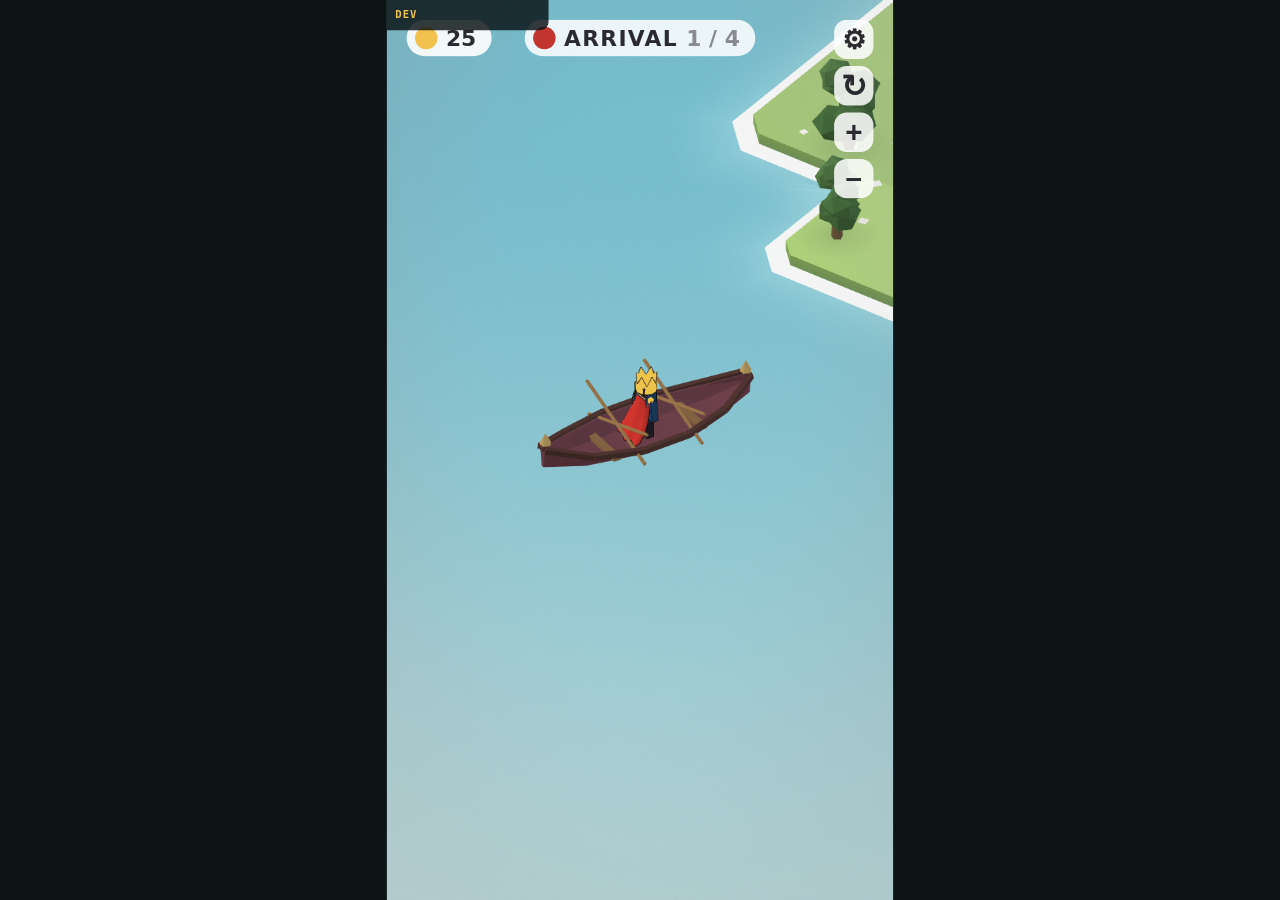
==== index.html @ 54523636 "cleanup" ====
<!DOCTYPE html>
<html lang="en">
<head>
<meta charset="utf-8">
<meta name="viewport" content="width=device-width, initial-scale=1, viewport-fit=cover, user-scalable=no">
<title>Hero TD -- P5</title>

<!-- Vendored, not from a CDN. A game loop should not have a network dependency,
     and this pins the exact three.js the art was authored against (r128). -->
<script type="importmap">
{ "imports": { "three": "./vendor/three.module.js" } }
</script>
<script>
  // Set before the first paint; module boot builds the full scene before the HUD
  // exists, which is too late to correct an initially untransformed stage.
  document.documentElement.style.setProperty('--stage-scale',
    Math.min(window.innerWidth / 720, window.innerHeight / 1280));
</script>

<style>
  :root { --ink:#162228; --paper:#e7eeef; --gold:#f2c14e; --red:#c2352f; }
  * { box-sizing: border-box; }
  html, body {
    margin: 0; height: 100%; background: #0e1416;
    font-family: system-ui, -apple-system, "Segoe UI", sans-serif;
    overflow: hidden; -webkit-user-select: none; user-select: none;
  }

  /* TDD 14: target format is portrait 720x1280. The stage is that size and is
     scaled to fit, so desktop development and a real phone frame the same. */
  #stage {
    position: absolute; top: 50%; left: 50%;
    width: 720px; height: 1280px; transform-origin: center center;
    transform: translate(-50%, -50%) scale(var(--stage-scale, 1));
    background: #6eb4c4; overflow: hidden;
  }
  #viewport { position: absolute; inset: 0; }

  #loading {
    position: absolute; inset: 0; z-index: 20;
    display: grid; place-items: center;
    background: #172a31; color: #f6f7f3; pointer-events: auto;
    transition: opacity .32s ease, visibility .32s step-end;
  }
  #loading.ready { opacity: 0; visibility: hidden; pointer-events: none; }
  #loading-mark { width: min(520px, 76vw); display: flex; flex-direction: column; align-items: center; gap: 22px; }
  #loading-emblem { width: 86px; height: 86px; border: 6px solid var(--gold); border-radius: 50%; display: grid; place-items: center; }
  #loading-emblem::before { content: ''; width: 34px; height: 34px; border: 6px solid var(--gold); border-top-color: transparent; border-radius: 50%; animation: loading-spin .9s linear infinite; }
  #loading-title { font-size: 30px; font-weight: 900; letter-spacing: .12em; text-align: center; }
  #loading-sub { font-size: 18px; font-weight: 800; letter-spacing: .1em; color: rgba(246,247,243,.72); text-align: center; }
  #loading-track { width: 100%; height: 18px; border: 3px solid rgba(246,247,243,.7); border-radius: 999px; overflow: hidden; background: rgba(0,0,0,.24); }
  #loading-progress { width: 12%; height: 100%; border-radius: inherit; background: var(--gold); animation: loading-progress 1.3s ease-in-out infinite; }
  #loading-status { font-size: 16px; font-weight: 800; letter-spacing: .08em; color: rgba(246,247,243,.66); }
  @keyframes loading-spin { to { transform: rotate(360deg); } }
  @keyframes loading-progress { 0% { width: 8%; transform: translateX(0); } 50% { width: 42%; transform: translateX(105%); } 100% { width: 8%; transform: translateX(1150%); } }

  .hud { position: absolute; pointer-events: none; }
  .hud button { pointer-events: auto; }

  /* ---- top ---- */
  #top-left { top: 28px; left: 28px; display: flex; flex-direction: column; gap: 10px; }
  /* The phase pill and the gold pill are deliberately built to the same
     numbers -- 34px type, a 32px disc, matching gap and padding -- so the two
     read as one family of readout sitting along the top edge rather than as two
     unrelated widgets that happen to share a corner. Change one, change both. */
  .badge {
    display: flex; align-items: center; gap: 12px;
    background: rgba(255,255,255,.86); border-radius: 999px; padding: 10px 22px 10px 12px;
  }
  .badge .dot { width: 32px; height: 32px; border-radius: 50%; background: var(--red); }
  /* line-height:1 on both, matching #gold-value. Without it the badge inherits
     `normal` and stands 12px taller than the gold pill on identical padding and
     type -- which is the sort of mismatch that reads as sloppy without being
     obvious enough to diagnose by eye. */
  .badge .label { font-size: 31px; line-height: 1; font-weight: 800; letter-spacing: .06em; color: #2a2a30; }
  .badge .sub { font-size: 31px; line-height: 1; font-weight: 700; color: #8a8a92; }
  /* The phase and wave readout is centred on the SCREEN, not inside a
     left-anchored column, so it needs a full-width row of its own to centre in.
     Spanning the width is safe: .hud is pointer-events:none and only its
     buttons take input back, so this cannot swallow clicks meant for the
     controls it now stretches across. */
  #top-centre {
    top: 28px; left: 0; right: 0;
    display: flex; justify-content: center;
  }
  #top-centre .badge .label,
  #top-centre .badge .sub { text-align: center; }
  #gold {
    position: absolute; top: 0; left: 0;
    display: inline-flex; align-items: center; gap: 12px; align-self: flex-start;
    background: rgba(255,255,255,.9); border-radius: 999px; padding: 10px 22px 10px 12px;
  }
  #gold .coin { width: 32px; height: 32px; border-radius: 50%; background: var(--gold); }
  #gold-value { font-size: 31px; font-weight: 900; line-height: 1; color: #2a2a30; }

  #top-right { top: 28px; right: 28px; display: flex; flex-direction: column; gap: 10px; }
  .round {
    width: 56px; height: 56px; border: 0; border-radius: 18px;
    background: rgba(255,255,255,.86); color: #2a2a30;
    font-size: 44px; font-weight: 700; cursor: pointer; display: grid; place-items: center;
  }
  .round#btn-options { font-size: 38px; }
  .round#btn-zoom-in, .round#btn-zoom-out { font-size: 42px; }
  .round:hover { background: #fff; }
  .round.on { background: var(--gold); }

  /* ---- bottom ---- */
  #bottom {
    /* Keep the controls visible without the large translucent build-mode panel. */
    left: 0; right: 0; bottom: 0; padding: 0 28px 30px; min-height: 210px;
    background: transparent;
    display: flex; flex-direction: column; justify-content: flex-end;
  }
  .bottom-panel-pop {
    transform-origin: center bottom;
    animation: bottom-panel-pop .34s cubic-bezier(.2,1.35,.42,1);
  }
  @keyframes bottom-panel-pop {
    from { opacity: 0; transform: translateY(34px) scale(.78); }
    62% { opacity: 1; transform: translateY(-5px) scale(1.045); }
    to { opacity: 1; transform: translateY(0) scale(1); }
  }

  #build-panel { display: flex; gap: 14px; align-items: stretch; }
  .tower-button {
    flex: 1; display: flex; flex-direction: column; gap: 8px; align-items: center;
    background: #fff; border: 5px solid #000;
    border-radius: 22px; padding: 12px 8px; cursor: pointer; color: #000;
    font-family: inherit;
  }
  .tower-button:hover { background: #fff; }
  .tower-button.on {
    background: var(--gold); color: #000; border-color: #000;
    transform: translateY(3px);
    box-shadow: inset 0 5px 0 rgba(0,0,0,.14), 0 0 0 4px rgba(242,193,78,.3);
  }
  .tower-button.poor { opacity: .4; }
  /* The build-bar glyphs echo the silhouette grammar of TDD 5: the archer is a
     tower on legs, the barricade is a low slab. */
  .tower-button .glyph { width: 68px; height: 68px; }
  .tower-button .glyph-barricade { height: 32px !important; margin-top: 24px; }
  .glyph-archer { border: 4px solid #000; border-radius: 50%; }
  /* A keep: a solid block under three merlons. Two of the merlons are cast with
     box-shadow off the first, so the whole silhouette is one element. */
  .glyph-castle {
    position: relative; width: 44px; height: 30px;
    border: 5px solid #000; border-top: 0; border-radius: 0 0 4px 4px;
  }
  .glyph-castle::before {
    content: ''; position: absolute; left: -5px; top: -14px; width: 12px; height: 14px;
    background: #000;
    box-shadow: 17px 0 0 #000, 34px 0 0 #000;
  }
  .glyph-barricade { border: 7px solid #000; border-radius: 8px; height: 32px !important; margin-top: 24px; }
  .tower-button .name { font-size: 20px; font-weight: 900; letter-spacing: .03em; color: #000; }
  .tower-button .cost { font-size: 18px; font-weight: 900; opacity: 1; color: #000; }

  #btn-ready {
    flex: 0 0 190px; border: 5px solid #000; border-radius: 22px; cursor: pointer;
    background: #fff; color: #000; font-family: inherit;
    font-size: 24px; font-weight: 900; letter-spacing: .1em;
  }
  #btn-ready:hover { background: #fff; }

  /* ---- incoming wave (the build-phase telegraph) ----
     One badge per enemy type per landing. The triangle rides the rim and points
     at the shore that boat will come from -- and it is re-aimed every frame
     against the live camera yaw, because a compass that does not turn with the
     view is worse than no compass. */
  /* Anchored to the whole stage, not to a strip: each badge is placed on the
     screen EDGE in the direction its boat comes from, so the frame itself
     becomes the compass. Positions are written in stage pixels every frame. */
  /* ---- the placement confirm (TDD 16) ----
     A tap puts a ghost on the ground; this pops in above it, and pressing it is
     what actually spends the gold. The gap between choosing a spot and paying
     for it is the whole point -- on a phone the tap that picks the tile is also
     the tap most likely to be wrong, and there is no hover to check it with
     first. Anchored in the world rather than parked on the bottom bar so that
     what you are confirming is never in doubt. */
  #place-confirm { left: 0; top: 0; }
  #btn-confirm-place {
    position: absolute; left: -38px; top: -38px; width: 76px; height: 76px;
    border: 0; border-radius: 999px; padding: 0; cursor: pointer;
    background: var(--gold); box-shadow: 0 6px 18px rgba(8,16,19,.45);
    display: grid; place-items: center;
  }
  /* Drawn, not typed: a glyph would land differently on every device font. */
  #btn-confirm-place::before {
    content: ''; width: 27px; height: 15px; margin-top: -7px;
    border-left: 7px solid #22160a; border-bottom: 7px solid #22160a;
    border-radius: 2px; transform: rotate(-45deg);
  }
  #btn-confirm-place.pop { animation: confirm-pop .24s cubic-bezier(.2,1.5,.45,1); }
  #place-confirm-label {
    position: absolute; left: 50%; top: 42px; transform: translateX(-50%);
    min-width: 150px; padding: 7px 12px; border-radius: 999px;
    background: rgba(18,28,33,.92); border: 2px solid rgba(242,193,78,.9);
    color: #f6f7f3; text-align: center; white-space: nowrap;
    font-size: 19px; font-weight: 800; letter-spacing: .04em;
    text-shadow: 0 2px 6px rgba(0,0,0,.65);
  }
  @keyframes confirm-pop {
    from { transform: scale(.3); opacity: 0; }
    60%  { transform: scale(1.12); opacity: 1; }
    to   { transform: scale(1); opacity: 1; }
  }

  /* ---- placement rejection ----
     An invalid spot pops a short reason over the tile: enough to say WHY, brief
     enough to never sit on the screen. Anchored over the footprint like the
     confirm checkmark; the pill is centred on the tile and floats just above it. */
  #place-denied {
    left: 0; top: 0; display: grid; place-items: center;
    transform: translate(-50%, -100%); opacity: 0; z-index: 9;
  }
  #place-denied .pill {
    padding: 7px 16px; border-radius: 999px; white-space: nowrap;
    background: rgba(24,10,12,.92); border: 2px solid rgba(235,96,84,.92);
    color: #ffe9e7; text-align: center;
    font-size: 19px; font-weight: 900; letter-spacing: .06em;
    text-shadow: 0 2px 6px rgba(0,0,0,.7);
  }
  #place-denied.pop { animation: denied-pop 1.15s ease-out forwards; }
  @keyframes denied-pop {
    0%   { opacity: 0; transform: translate(-50%, -100%) translateY(9px) scale(.7); }
    14%  { opacity: 1; transform: translate(-50%, -100%) translateY(0) scale(1.06); }
    64%  { opacity: 1; transform: translate(-50%, -100%) translateY(0) scale(1); }
    100% { opacity: 0; transform: translate(-50%, -100%) translateY(-3px) scale(1); }
  }

  #wave-preview { inset: 0; }
  #wave-start-title {
    position: absolute; left: 0; right: 0; top: 30%;
    text-align: center; pointer-events: none; z-index: 8;
    color: #fff; font-size: 56px; font-weight: 1000; letter-spacing: .12em;
    text-shadow: 4px 4px 0 #000, -2px -2px 0 #000, 2px -2px 0 #000, -2px 2px 0 #000;
    opacity: 0; transform: translateY(-22px);
  }
  #wave-start-title.show { animation: wave-start-title 3.35s ease both; }
  @keyframes wave-start-title {
    0% { opacity: 0; transform: translateY(-22px); }
    12% { opacity: 1; transform: translateY(0); }
    75% { opacity: 1; transform: translateY(0); }
    100% { opacity: 0; transform: translateY(22px); }
  }
  #wave-preview .label {
    position: absolute; left: 0; right: 0; top: 150px; text-align: center;
    font-size: 18px; font-weight: 900; letter-spacing: .18em;
    color: rgba(231,238,239,.62);
    text-shadow: 0 2px 10px rgba(8,16,19,.9);
  }
  .threat { position: absolute; width: 80px; height: 80px; animation: threat-bounce-in .5s cubic-bezier(.2,1.45,.4,1) both; }
  @keyframes threat-bounce-in {
    from { opacity: 0; transform: scale(.35) translateY(-20px); }
    65% { opacity: 1; transform: scale(1.12) translateY(4px); }
    to { opacity: 1; transform: scale(1) translateY(0); }
  }
  /* Fills the badge, so rotating it swings the triangle around the centre. */
  .threat-arrow { position: absolute; inset: 0; transform: rotate(0deg); }
  .threat-arrow::before {
    content: ''; position: absolute; left: 50%; top: -4px;
    margin-left: -9px; width: 0; height: 0;
    border-left: 9px solid transparent; border-right: 9px solid transparent;
    border-bottom: 13px solid var(--gold);
  }
  .threat-body {
    position: absolute; inset: 7px; border-radius: 50%;
    background: rgba(18,28,33,.88); border: 2px solid rgba(242,193,78,.8);
    display: flex; align-items: center; justify-content: center; gap: 6px;
    color: #e7eeef; box-shadow: 0 3px 14px rgba(8,16,19,.55);
  }
  .threat-count { font-size: 24px; font-weight: 800; letter-spacing: -.02em; }
  /* The enemy glyphs echo the silhouette grammar of TDD 15: the grunt is the
     baseline dot, the archer is the same dot hollowed out, and the brute is
     bigger and squarer. Shape and size, never colour -- enemies are near-black
     by the hue rule and cannot be told apart by hue here either. */
  .eicon { width: 26px; height: 26px; flex: none; }
  .eicon-grunt { border-radius: 50%; background: #e7eeef; }
  .eicon-archer { border-radius: 50%; border: 6px solid #e7eeef; }
  .eicon-brute { width: 34px; height: 34px; border-radius: 8px; background: #e7eeef; }

  /* TDD 7: the upgrade panel. Replaces the build bar while a placed tower is
     selected, rather than sitting beside it -- the bottom third is the only
     thumb-reachable space there is, and two panels competing for it is how a
     phone UI stops being usable. */
  /* ---- the tower menu (TDD 7) ----
     A RADIAL ON THE BUILDING, not a panel at the bottom of the screen. The
     bottom strip is thumb-reachable, which is why the build bar lives there --
     but a tower menu has a subject, and putting it on the subject means the
     player never has to look away from the thing to read its options, or work
     out which of six towers the panel is talking about.

     Three seats, fixed: the two upgrades up-left and up-right, sell below. Fixed
     rather than distributed around the circle, so the same choice is always in
     the same place and the gesture becomes muscle memory. A tower with one
     upgrade leaves the second seat empty rather than re-centring the first. */
  #tower-radial { left: 0; top: 0; display: none; }
  #tower-radial .radial-ring {
    position: absolute; left: -84px; top: -84px; width: 168px; height: 168px;
    border-radius: 50%; border: 3px solid rgba(255,255,255,.20);
    background: rgba(18,28,33,.34);
  }
  .radial-btn {
    position: absolute; width: 74px; height: 74px; margin: -37px 0 0 -37px;
    border: 3px solid rgba(255,255,255,.30); border-radius: 50%;
    background: rgba(24,36,42,.94); color: #e7eeef; cursor: pointer;
    font-family: inherit; display: grid; place-items: center; gap: 1px;
    padding: 0; line-height: 1;
  }
  .radial-btn:hover { background: rgba(38,56,64,.97); border-color: rgba(255,255,255,.5); }
  .radial-btn.poor { opacity: .45; }
  /* TDD 5: WIDER means more projectiles, TALLER means more range and HP. The
     menu says which, so the silhouette grammar is taught rather than guessed. */
  .radial-btn .rb-shape { font-size: 15px; font-weight: 900; letter-spacing: .12em; color: var(--gold); }
  .radial-btn .rb-cost { font-size: 19px; font-weight: 900; }
  .radial-btn.radial-sell { border-color: rgba(214,73,66,.75); background: rgba(74,26,24,.94); }
  .radial-btn.radial-sell:hover { background: rgba(104,34,31,.97); }
  .radial-btn.radial-sell .rb-cost { color: var(--gold); }

  /* Seats. The two upgrades sit at +/-40 degrees above the horizontal and the
     sell button straight down, on an 88px radius. */
  #radial-opt-a { left: -67px; top: -57px; }
  #radial-opt-b { left:  67px; top: -57px; }
  #radial-sell  { left:   0px; top:  88px; }

  /* Opening pops; closing SHRINKS AWAY and only then is display:none applied,
     so a dismissed menu stops costing layout and paint entirely rather than
     lingering as an invisible-but-live subtree. */
  #tower-radial.opening { animation: radial-in .18s cubic-bezier(.2,1.5,.45,1); }
  #tower-radial.closing { animation: radial-out .14s ease-in forwards; }
  @keyframes radial-in {
    from { transform: scale(.35); opacity: 0; }
    to   { transform: scale(1);   opacity: 1; }
  }
  @keyframes radial-out {
    from { transform: scale(1);   opacity: 1; }
    to   { transform: scale(.30); opacity: 0; }
  }

  #castle-prompt {
    display: none; flex-direction: column; gap: 6px; align-items: center;
    background: transparent; border: 0; border-radius: 0; padding: 18px 20px;
  }
  #castle-prompt .title {
    font-size: 28.5px; font-weight: 900; letter-spacing: .08em; color: var(--gold);
    text-shadow: 3px 3px 0 #000, -2px -2px 0 #000, 2px -2px 0 #000, -2px 2px 0 #000;
  }
  #castle-prompt .sub { font-size: 18px; font-weight: 800; color: rgba(231,238,239,.8); }

  /* Siting the castle is ARMED, never automatic (TDD 4). Until this is pressed
     a tap means what it means everywhere else -- move the king -- so the very
     first thing a player does is walk around and look at the island. Once armed,
     the shared circular cancel control is the only bottom-bar action. */
  #btn-castle-mode {
    margin-top: 10px; width: 104px; height: 104px; border-radius: 999px;
    border: 5px solid #000; background: #fff;
    color: #000; cursor: pointer; display: grid; place-items: center;
    font-family: inherit;
  }
  #btn-castle-mode:hover { background: #fff; }
  #btn-castle-mode.on {
    background: var(--gold); border-color: #000; color: #000;
    transform: translateY(3px);
    box-shadow: inset 0 6px 0 rgba(0,0,0,.14), 0 0 0 5px rgba(242,193,78,.3);
  }

  #place-cancel-panel { display: none; justify-content: center; align-items: center; }
  #btn-cancel-place {
    position: relative; width: 104px; height: 104px; border-radius: 999px;
    border: 5px solid #000; background: #fff; cursor: pointer;
    box-shadow: 0 8px 22px rgba(8,16,19,.38);
  }
  #btn-cancel-place::before, #btn-cancel-place::after {
    content: ''; position: absolute; left: 23px; top: 45px;
    width: 48px; height: 7px; border-radius: 4px; background: #000;
  }
  #btn-cancel-place::before { transform: rotate(45deg); }
  #btn-cancel-place::after { transform: rotate(-45deg); }
  #btn-cancel-place:active { transform: translateY(3px); background: var(--gold); }

  /* ---- options ----
     Opening it PAUSES. The pause button it replaced was the only way to stop
     the game, and TDD 14 is explicit that mobile players get interrupted, so
     the pause had to survive the button being taken away. */
  #options-panel {
    position: absolute; inset: 0; display: none; place-items: center;
    background: rgba(12,20,23,.78); pointer-events: auto;
  }
  #options-card {
    width: 460px; background: #1b282e; border-radius: 26px; padding: 34px 36px 30px;
    display: flex; flex-direction: column; gap: 22px;
    box-shadow: 0 18px 60px rgba(0,0,0,.5);
  }
  #options-card h2 {
    margin: 0; font-size: 22px; font-weight: 800; letter-spacing: .16em;
    color: var(--gold); text-align: center;
  }
  .opt-row { display: flex; flex-direction: column; gap: 10px; }
  .opt-row .head { display: flex; justify-content: space-between; align-items: baseline; }
  .opt-row .name {
    font-size: 15px; font-weight: 700; letter-spacing: .08em; color: #e7eeef;
  }
  .opt-row .value { font-size: 15px; font-weight: 700; color: rgba(231,238,239,.6); }
  .opt-row input[type=range] {
    width: 100%; height: 30px; accent-color: var(--gold); cursor: pointer;
  }
  #btn-close-options {
    border: 0; border-radius: 18px; padding: 15px; cursor: pointer;
    background: var(--gold); color: #1a1206;
    font-family: inherit; font-size: 16px; font-weight: 800; letter-spacing: .1em;
  }

  /* ---- game over ---- */
  #over-panel {
    position: absolute; inset: 0; display: none; flex-direction: column;
    align-items: center; justify-content: center; gap: 18px;
    background: rgba(12,20,23,.82); pointer-events: auto;
  }
  #over-title { font-size: 42px; font-weight: 900; letter-spacing: .08em; color: #f6f7f3; }
  #over-panel button {
    width: 300px; padding: 16px; border: 0; border-radius: 18px; cursor: pointer;
    font-family: inherit; font-size: 16px; font-weight: 700; letter-spacing: .06em;
  }
  #btn-restart-wave { background: var(--gold); color: #1a1206; }
  #btn-next-level { background: var(--gold); color: #1a1206; }
  #btn-restart-level { background: rgba(255,255,255,.12); color: #e7eeef; }
  /* The level name sits under the phase badge, tighter than a phase chip. */
  #level-badge { padding: 5px 16px 5px 16px; align-self: flex-start; }
  #level-badge .label { font-size: 15px; letter-spacing: .04em; }

  /* ---- dev overlay ---- */
  #dev {
    position: absolute; top: 0; left: 0; min-width: 230px;
    font: 15px/1.5 ui-monospace, Menlo, Consolas, monospace;
    color: #cfe3e8; background: rgba(8,16,19,.82);
    padding: 10px 12px; border-bottom-right-radius: 12px; pointer-events: auto;
  }
  #dev.hidden > *:not(#dev-toggle) { display: none; }
  #dev-toggle { background: none; border: 0; color: var(--gold); cursor: pointer;
    font: inherit; font-weight: 700; padding: 0; letter-spacing: .1em; }
  #dev-stats { margin: 8px 0; white-space: pre; }
  #dev .row { display: flex; align-items: center; gap: 8px; margin: 3px 0; }
  #dev .row span { width: 60px; color: #8fa9b0; }
  #dev input[type=range] { flex: 1; height: 14px; }
  #dev .toggles { display: flex; gap: 6px; margin-top: 8px; }
  #dev .toggles button { font: inherit; cursor: pointer; padding: 4px 8px; border-radius: 6px;
    border: 1px solid rgba(207,227,232,.28); background: transparent; color: #cfe3e8; }
  #dev .toggles button.on { background: var(--gold); color: #1a1206; border-color: var(--gold); }

  #fatal { position: absolute; inset: 0; z-index: 30; display: none; place-items: center;
    background: #160f10; color: #ffb4ac; padding: 40px;
    font: 13px/1.6 ui-monospace, Menlo, Consolas, monospace; white-space: pre-wrap; }
</style>
</head>
<body>

<div id="stage">
  <div id="viewport"></div>

  <div id="loading" role="status" aria-live="polite">
    <div id="loading-mark">
      <div id="loading-emblem" aria-hidden="true"></div>
      <div id="loading-title">KING'S LANDING</div>
      <div id="loading-sub">PREPARING THE ISLAND</div>
      <div id="loading-track" role="progressbar" aria-label="Loading game">
        <div id="loading-progress"></div>
      </div>
      <div id="loading-status">LOADING...</div>
    </div>
  </div>

  <div class="hud" id="top-centre">
    <div class="badge">
      <div class="dot"></div>
      <div class="label" id="phase-label">BUILD</div>
      <div class="sub" id="phase-sub">1 / 6</div>
    </div>
  </div>

  <div class="hud" id="top-left">
    <div id="gold"><div class="coin"></div><div id="gold-value">0</div></div>
  </div>

  <div class="hud" id="top-right">
    <button class="round" id="btn-options" title="Options">&#9881;</button>
    <button class="round" id="btn-rotate" title="Rotate">&#8635;</button>
    <button class="round" id="btn-zoom-in" title="Zoom in">+</button>
    <button class="round" id="btn-zoom-out" title="Zoom out">&#8211;</button>
  </div>

  <div class="hud" id="wave-preview"></div>
  <div id="wave-start-title" aria-live="polite"></div>

  <!-- Anchored to the structure, positioned every frame from hud.js. Scaling
       happens on this element, so the seats scale with it as one piece. -->
  <div class="hud" id="tower-radial">
    <div class="radial-ring"></div>
    <button class="radial-btn" id="radial-opt-a"></button>
    <button class="radial-btn" id="radial-opt-b"></button>
    <button class="radial-btn radial-sell" id="radial-sell"></button>
  </div>

  <div class="hud" id="place-confirm" style="display:none">
    <button id="btn-confirm-place" aria-label="Confirm placement"></button>
    <div id="place-confirm-label"></div>
  </div>

  <div class="hud" id="place-denied" role="status" aria-live="polite">
    <div class="pill" id="place-denied-text"></div>
  </div>

  <div class="hud" id="bottom">
    <div id="build-panel">
      <button class="tower-button" data-build="archer">
        <div class="glyph glyph-archer"></div>
        <div class="name">Archer Tower</div>
        <div class="cost">15 gold</div>
      </button>
      <button class="tower-button" data-build="barricade">
        <div class="glyph glyph-barricade"></div>
        <div class="name">Barricade</div>
        <div class="cost">10 gold</div>
      </button>
      <button id="btn-ready">READY</button>
    </div>


    <div id="place-cancel-panel">
      <button id="btn-cancel-place" aria-label="Cancel building placement"></button>
    </div>

    <div id="castle-prompt">
      <div class="title">PLACE YOUR CASTLE</div>
      <div class="sub" id="castle-hint">Choose the castle button, then pick a flat 2&times;2 site.</div>
      <button id="btn-castle-mode" aria-label="Place the castle">
        <div class="glyph-castle"></div>
      </button>
    </div>
  </div>

  <div id="options-panel">
    <div id="options-card">
      <h2>OPTIONS</h2>
      <div class="opt-row">
        <div class="head">
          <span class="name">SOUND</span>
          <span class="value" id="volume-value">100%</span>
        </div>
        <input type="range" id="opt-volume" min="0" max="100" step="1" value="100">
      </div>
      <button id="btn-close-options">RESUME</button>
    </div>
  </div>

  <div id="over-panel">
    <div id="over-title">THE ISLAND FELL</div>
    <button id="btn-next-level">NEXT ISLAND</button>
    <button id="btn-restart-wave">RESTART WAVE</button>
    <button id="btn-restart-level">RESTART LEVEL</button>
  </div>

  <div id="dev" class="hidden">
    <button id="dev-toggle">DEV</button>
    <div id="dev-stats">booting</div>
    <div class="row"><span>sat</span><input type="range" id="g-sat" min="0.6" max="1.6" step="0.02"></div>
    <div class="row"><span>contrast</span><input type="range" id="g-con" min="0.85" max="1.35" step="0.01"></div>
    <div class="row"><span>vignette</span><input type="range" id="g-vig" min="0" max="1" step="0.05"></div>
    <div class="toggles"><button id="t-grid">grid</button></div>
  </div>

  <div id="fatal"></div>
</div>

<script type="module">
  import { boot } from './src/main.js';
  boot().catch(error => {
    const box = document.getElementById('fatal');
    box.style.display = 'grid';
    box.textContent = (error && error.stack) || String(error);
    console.error(error);
  });
</script>
</body>
</html>
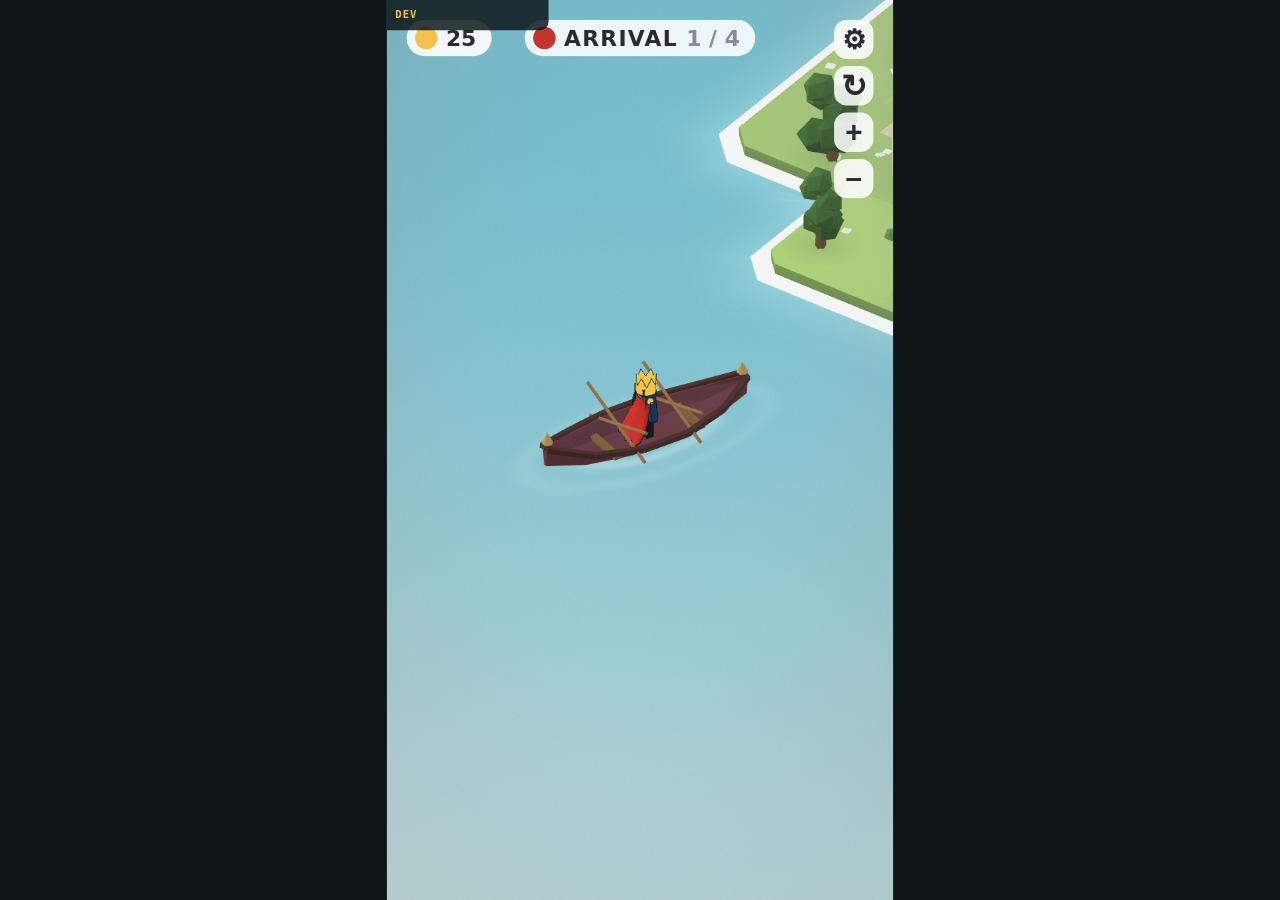
==== commit 12dba65e: "render updates" ====
--- a/index.html
+++ b/index.html
@@ -294,6 +294,16 @@
      rather than distributed around the circle, so the same choice is always in
      the same place and the gesture becomes muscle memory. A tower with one
      upgrade leaves the second seat empty rather than re-centring the first. */
+  #guide-click-here {
+    display: none; position: absolute; z-index: 9;
+    transform: translate(-50%, -100%);
+    padding: 8px 16px; border-radius: 999px;
+    background: #000; color: #fff; white-space: nowrap;
+    font-size: 21px; font-weight: 900; letter-spacing: .08em;
+    box-shadow: 0 4px 12px rgba(0,0,0,.35);
+    pointer-events: none;
+  }
+
   #tower-radial { left: 0; top: 0; display: none; }
   #tower-radial .radial-ring {
     position: absolute; left: -84px; top: -84px; width: 168px; height: 168px;
@@ -342,10 +352,10 @@
     background: transparent; border: 0; border-radius: 0; padding: 18px 20px;
   }
   #castle-prompt .title {
-    font-size: 28.5px; font-weight: 900; letter-spacing: .08em; color: var(--gold);
+    font-size: 30.5px; font-weight: 900; letter-spacing: .08em; color: var(--gold);
     text-shadow: 3px 3px 0 #000, -2px -2px 0 #000, 2px -2px 0 #000, -2px 2px 0 #000;
   }
-  #castle-prompt .sub { font-size: 18px; font-weight: 800; color: rgba(231,238,239,.8); }
+  #castle-prompt .sub { font-size: 22px; font-weight: 800; color: #000; }
 
   /* Siting the castle is ARMED, never automatic (TDD 4). Until this is pressed
      a tap means what it means everywhere else -- move the king -- so the very
@@ -356,8 +366,27 @@
     border: 5px solid #000; background: #fff;
     color: #000; cursor: pointer; display: grid; place-items: center;
     font-family: inherit;
+    animation: castle-button-attention 3s ease-in-out infinite;
   }
   #btn-castle-mode:hover { background: #fff; }
+  @keyframes castle-button-attention {
+    0%, 60%, 100% {
+      transform: translateY(0) scale(1);
+      box-shadow: 0 0 0 0 rgba(242,193,78,0);
+    }
+    68% {
+      transform: translateY(-12px) scale(1.12);
+      box-shadow: 0 0 0 14px rgba(242,193,78,.38);
+    }
+    78% {
+      transform: translateY(3px) scale(.97);
+      box-shadow: 0 0 0 7px rgba(242,193,78,.22);
+    }
+    88% {
+      transform: translateY(-4px) scale(1.04);
+      box-shadow: 0 0 0 3px rgba(242,193,78,.10);
+    }
+  }
   #btn-castle-mode.on {
     background: var(--gold); border-color: #000; color: #000;
     transform: translateY(3px);
@@ -493,6 +522,8 @@
 
   <!-- Anchored to the structure, positioned every frame from hud.js. Scaling
        happens on this element, so the seats scale with it as one piece. -->
+  <div class="hud" id="guide-click-here">CLICK HERE</div>
+
   <div class="hud" id="tower-radial">
     <div class="radial-ring"></div>
     <button class="radial-btn" id="radial-opt-a"></button>
@@ -531,7 +562,7 @@
 
     <div id="castle-prompt">
       <div class="title">PLACE YOUR CASTLE</div>
-      <div class="sub" id="castle-hint">Choose the castle button, then pick a flat 2&times;2 site.</div>
+      <div class="sub" id="castle-hint">Castles require a flat 2&times;2 area</div>
       <button id="btn-castle-mode" aria-label="Place the castle">
         <div class="glyph-castle"></div>
       </button>
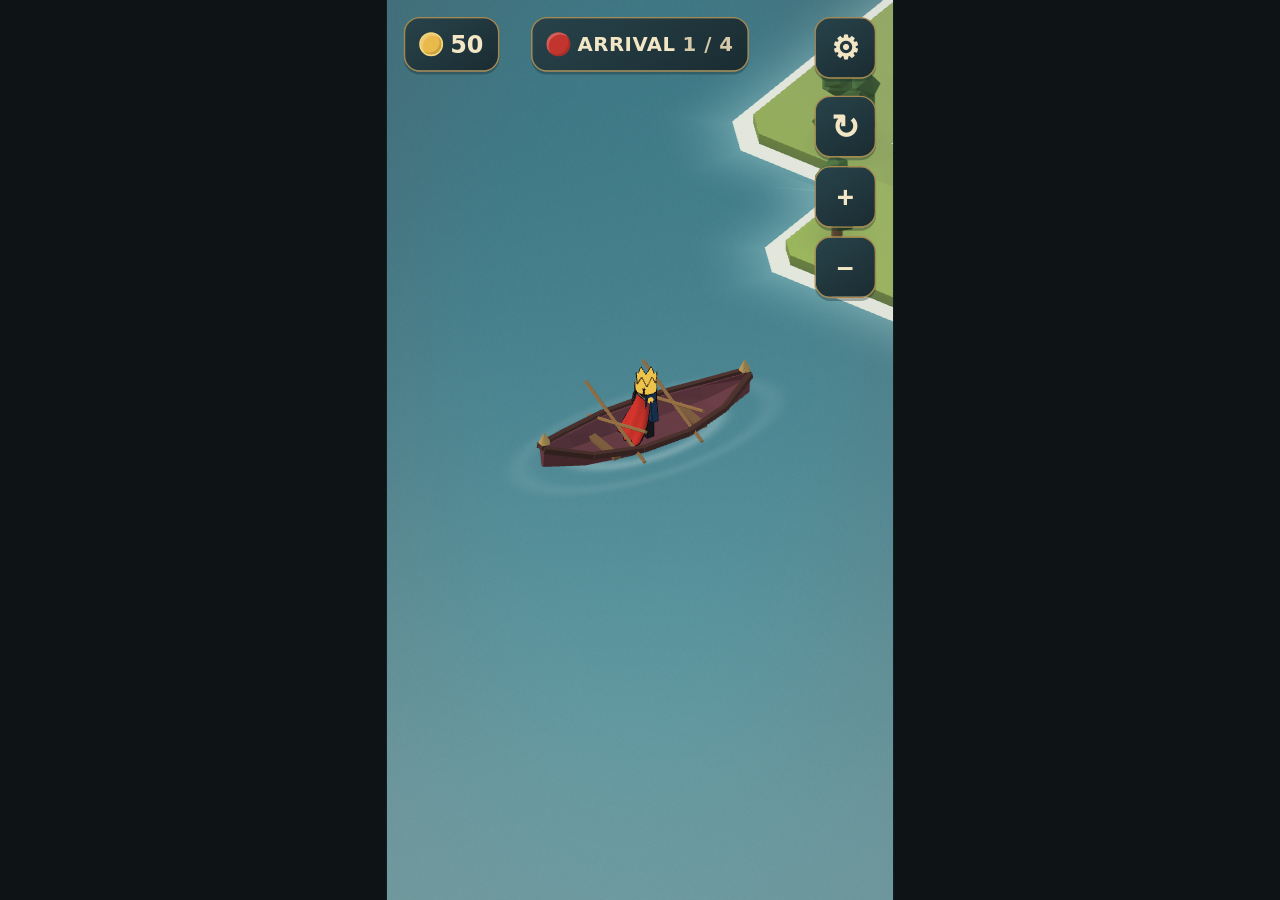
==== commit d329b6ff: "visual ui tuneup" ====
--- a/index.html
+++ b/index.html
@@ -479,7 +479,8 @@
   #fatal { position: absolute; inset: 0; z-index: 30; display: none; place-items: center;
     background: #160f10; color: #ffb4ac; padding: 40px;
     font: 13px/1.6 ui-monospace, Menlo, Consolas, monospace; white-space: pre-wrap; }
-</style>
+</style>
+<link rel="stylesheet" href="./src/ui/theme.css">
 </head>
 <body>
 
@@ -542,13 +543,13 @@
 
   <div class="hud" id="bottom">
     <div id="build-panel">
-      <button class="tower-button" data-build="archer">
-        <div class="glyph glyph-archer"></div>
+      <button class="tower-button" data-build="archer" aria-pressed="false">
+        <img class="build-icon" src="./src/ui/archer.svg" alt="" width="100" height="104">
         <div class="name">Archer Tower</div>
         <div class="cost">15 gold</div>
       </button>
-      <button class="tower-button" data-build="barricade">
-        <div class="glyph glyph-barricade"></div>
+      <button class="tower-button" data-build="barricade" aria-pressed="false">
+        <img class="build-icon" src="./src/ui/barricade.svg" alt="" width="100" height="104">
         <div class="name">Barricade</div>
         <div class="cost">10 gold</div>
       </button>
--- a/src/ui/theme.css
+++ b/src/ui/theme.css
@@ -0,0 +1,87 @@
+/* Concept-inspired HUD. Static CSS and small SVGs; no blur or filter passes.
+   Dimensions are in the game's existing 720 x 1280 stage coordinates. */
+:root {
+  --ink: #1b3036; --paper: #f3e6c5; --gold: #dfb45f;
+  --panel: #20373e; --edge: #a68750; --muted: #c4c2ae;
+}
+button { -webkit-tap-highlight-color: transparent; touch-action: manipulation; }
+button:focus-visible { outline: 4px solid var(--paper); outline-offset: 5px; }
+#stage { background: #376c79; }
+#top-left, #top-centre, #top-right { top: var(--hud-top, 24px); }
+#top-left { left: 24px; }
+#top-right { right: 24px; gap: 12px; }
+.badge, #gold, .round {
+  background: linear-gradient(145deg, #28434a, #1a2c32);
+  border: 2px solid var(--edge); color: var(--paper);
+  box-shadow: 0 4px 0 #14272b55; border-radius: 23px;
+}
+.badge, #gold { height: 78px; padding: 14px 20px; gap: 10px; }
+#gold { min-width: 136px; }
+#gold-value { color: var(--paper); font-size: 34px; font-variant-numeric: tabular-nums; }
+#gold .coin, .badge .dot {
+  width: 34px; height: 34px; flex: none;
+  box-shadow: inset 3px 3px 0 #ffffff35, inset -3px -3px 0 #00000022;
+}
+#gold .coin { background: #e9b94b; border: 2px solid #f6d982; }
+.badge .label, .badge .sub { color: var(--paper); font-size: 28px; letter-spacing: .025em; }
+.badge .sub { color: #d6c9aa; font-variant-numeric: tabular-nums; }
+.round { width: 88px; height: 88px; font-size: 48px; }
+.round#btn-options { font-size: 46px; margin-bottom: 12px; }
+.round:hover { background: #314e55; }
+.round.on { background: var(--gold); color: var(--ink); }
+#bottom { padding: 0 18px var(--hud-bottom, 24px); }
+#build-panel {
+  padding: 12px; gap: 12px; border: 2px solid var(--edge); border-radius: 27px;
+  background: #1a2f35; box-shadow: 0 5px 0 #14272b55;
+}
+.tower-button {
+  min-width: 0; min-height: 202px; justify-content: center; gap: 7px;
+  padding: 12px 6px; border: 2px solid #536568; border-radius: 20px;
+  background: linear-gradient(155deg, #2b454c, #20343a); color: var(--paper);
+  box-shadow: inset 0 2px 0 #ffffff0d;
+}
+.tower-button:hover { background: #304b51; }
+.tower-button.on {
+  background: #3b5050; border-color: #f1cd7d; color: var(--paper);
+  transform: translateY(-3px); box-shadow: inset 0 0 0 2px #dfb45f66;
+}
+.tower-button.poor { opacity: .65; }
+.tower-button.poor .cost { color: #e9a89a; }
+.tower-button .build-icon { width: 100px; height: 104px; flex: none; }
+.tower-button .name { color: var(--paper); font-size: 23px; font-weight: 750; letter-spacing: 0; }
+.tower-button .cost { color: #e3c685; font-size: 22px; font-weight: 650; }
+.tower-button .cost::before {
+  content: ''; display: inline-block; width: 15px; height: 15px;
+  margin-right: 7px; border-radius: 50%; border: 2px solid #f4d882; background: #d9a844;
+}
+#btn-ready {
+  flex: 0 0 188px; display: flex; flex-direction: column; align-items: center;
+  justify-content: center; gap: 29px; border: 2px solid #f2d28d; border-radius: 20px;
+  background: linear-gradient(145deg, #e5bd70, #c89b4b); color: #2d3029;
+  box-shadow: inset 0 0 0 4px #f7df9b33; font-size: 27px; letter-spacing: .09em;
+}
+#btn-ready::before {
+  content: ''; width: 48px; height: 25px; border-left: 10px solid currentColor;
+  border-bottom: 10px solid currentColor; transform: rotate(-45deg); margin: 10px 0;
+}
+#btn-ready:hover { background: #edc77c; }
+#btn-ready:active, .round:active { transform: translateY(2px); }
+.threat-body { background: #20373e; color: var(--paper); border-color: var(--gold); box-shadow: 0 3px 0 #16292d55; }
+.radial-btn { width: 88px; height: 88px; margin: -44px 0 0 -44px; border: 2px solid var(--edge); background: var(--panel); color: var(--paper); }
+#castle-prompt { background: #20373e; border: 2px solid var(--edge); border-radius: 26px; padding: 18px; }
+#castle-prompt .title { color: var(--paper); text-shadow: none; font-size: 28px; }
+#castle-prompt .sub { color: var(--muted); font-weight: 600; }
+#btn-castle-mode { animation: none; border: 2px solid #f2d28d; background: var(--gold); }
+#btn-castle-mode:hover { background: #edc77c; }
+#btn-cancel-place { background: var(--panel); border: 2px solid var(--edge); box-shadow: 0 4px 0 #14272b55; }
+#btn-cancel-place::before, #btn-cancel-place::after { background: var(--paper); }
+#options-card { border: 2px solid var(--edge); background: var(--panel); box-shadow: 0 8px 0 #14272b55; }
+#options-card h2 { font-size: 28px; }
+.opt-row .name, .opt-row .value { font-size: 24px; color: var(--paper); }
+.opt-row input[type=range] { height: 64px; }
+#btn-close-options, #over-panel button { min-height: 88px; font-size: 24px; }
+#dev { display: none; }
+#dev.enabled { display: block; }
+@media (prefers-reduced-motion: reduce) {
+  #stage *, #stage *::before, #stage *::after { animation: none !important; transition: none !important; }
+}
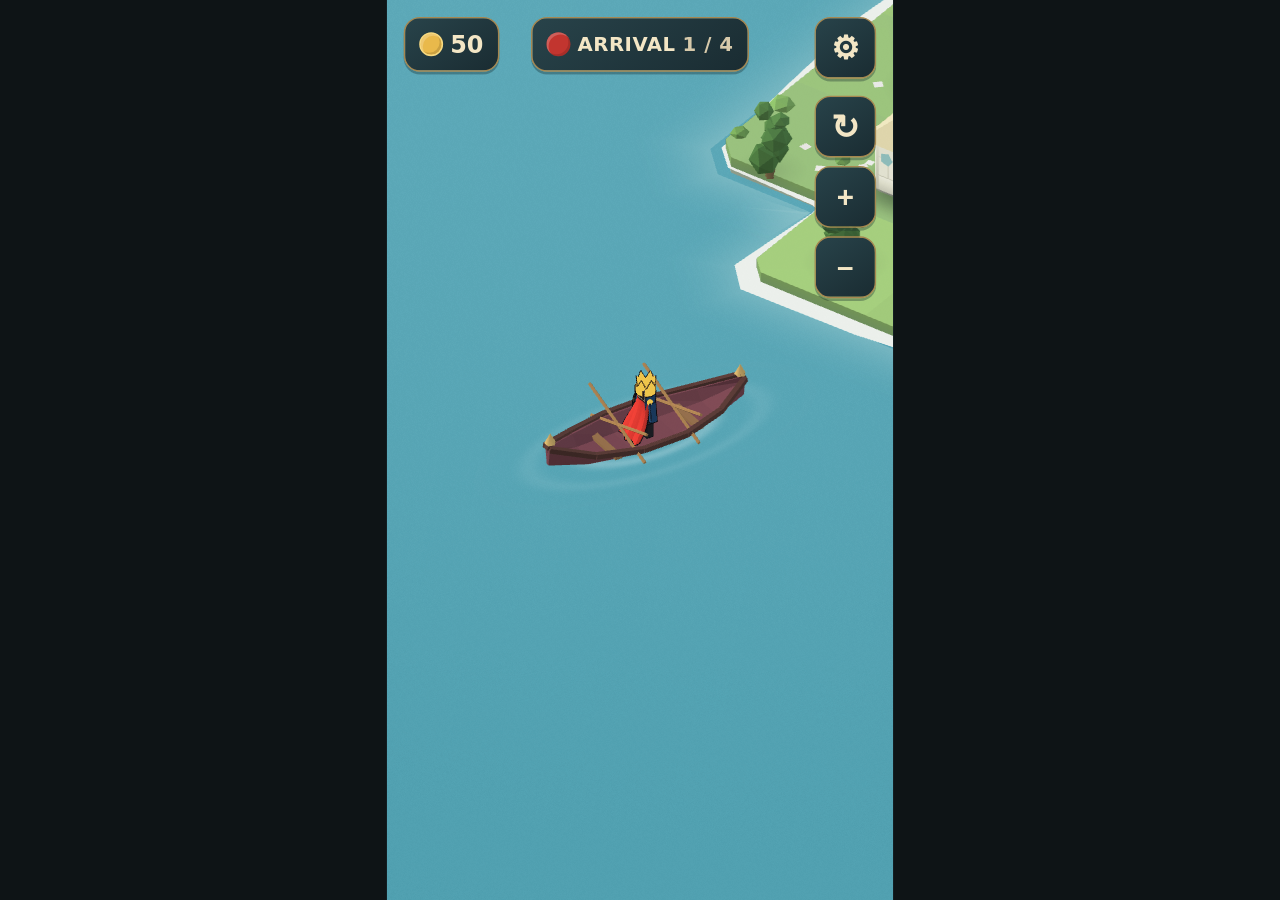
==== commit 48ea6bc8: "buncha updates" ====
--- a/index.html
+++ b/index.html
@@ -140,17 +140,6 @@
   .tower-button .glyph { width: 68px; height: 68px; }
   .tower-button .glyph-barricade { height: 32px !important; margin-top: 24px; }
   .glyph-archer { border: 4px solid #000; border-radius: 50%; }
-  /* A keep: a solid block under three merlons. Two of the merlons are cast with
-     box-shadow off the first, so the whole silhouette is one element. */
-  .glyph-castle {
-    position: relative; width: 44px; height: 30px;
-    border: 5px solid #000; border-top: 0; border-radius: 0 0 4px 4px;
-  }
-  .glyph-castle::before {
-    content: ''; position: absolute; left: -5px; top: -14px; width: 12px; height: 14px;
-    background: #000;
-    box-shadow: 17px 0 0 #000, 34px 0 0 #000;
-  }
   .glyph-barricade { border: 7px solid #000; border-radius: 8px; height: 32px !important; margin-top: 24px; }
   .tower-button .name { font-size: 20px; font-weight: 900; letter-spacing: .03em; color: #000; }
   .tower-button .cost { font-size: 18px; font-weight: 900; opacity: 1; color: #000; }
@@ -361,36 +350,39 @@
      a tap means what it means everywhere else -- move the king -- so the very
      first thing a player does is walk around and look at the island. Once armed,
      the shared circular cancel control is the only bottom-bar action. */
+  /* Carries .tower-button, so the card itself -- frame, name type, and the armed
+     .on state -- is the build bar's, not a second copy of it. Only what a lone
+     centred button needs differs: it has no cost line to make room for, so it
+     overrides the bar's 190px min-height and sits flatter. */
   #btn-castle-mode {
-    margin-top: 10px; width: 104px; height: 104px; border-radius: 999px;
-    border: 5px solid #000; background: #fff;
-    color: #000; cursor: pointer; display: grid; place-items: center;
-    font-family: inherit;
-    animation: castle-button-attention 3s ease-in-out infinite;
-  }
-  #btn-castle-mode:hover { background: #fff; }
-  @keyframes castle-button-attention {
-    0%, 60%, 100% {
-      transform: translateY(0) scale(1);
-      box-shadow: 0 0 0 0 rgba(242,193,78,0);
-    }
-    68% {
-      transform: translateY(-12px) scale(1.12);
-      box-shadow: 0 0 0 14px rgba(242,193,78,.38);
-    }
-    78% {
-      transform: translateY(3px) scale(.97);
-      box-shadow: 0 0 0 7px rgba(242,193,78,.22);
-    }
-    88% {
-      transform: translateY(-4px) scale(1.04);
-      box-shadow: 0 0 0 3px rgba(242,193,78,.10);
-    }
-  }
-  #btn-castle-mode.on {
-    background: var(--gold); border-color: #000; color: #000;
-    transform: translateY(3px);
-    box-shadow: inset 0 6px 0 rgba(0,0,0,.14), 0 0 0 5px rgba(242,193,78,.3);
+    margin-top: 10px; width: 232px; min-height: 150px;
+    cursor: pointer; font-family: inherit;
+    /* Anchors the shine below, and clips it to the card's own radius. */
+    position: relative; overflow: hidden;
+  }
+  /* An occasional shine: ONE bar, flat white at a single alpha, slanted and
+     crossing the card before resting. A flat fill rather than a gradient is
+     what keeps it a single bar and keeps both edges hard -- no blur, no ramp,
+     no second band. It passes OVER the icon and label, which is the point. */
+  #btn-castle-mode::after {
+    content: ''; position: absolute; pointer-events: none;
+    top: -40%; bottom: -40%; left: 0; width: 115px;
+    background: rgba(255,255,255,.20);
+    animation: castle-shine 5s linear infinite;
+  }
+  /* The sweep occupies the first quarter of the cycle and the bar sits parked
+     off the left edge for the rest, which is what makes it intermittent rather
+     than a constant crawl. The snap back happens while the bar is outside the
+     card and clipped, so it is never seen. The travel has to clear the bar's
+     ROTATED footprint (115 wide over a 292 tall box at 24deg spans ~224px), not
+     just its width, or an edge of it parks in view. */
+  @keyframes castle-shine {
+    0%            { transform: translateX(-185px) rotate(24deg); }
+    23%           { transform: translateX(300px) rotate(24deg); }
+    23.001%, 100% { transform: translateX(-185px) rotate(24deg); }
+  }
+  @media (prefers-reduced-motion: reduce) {
+    #btn-castle-mode::after { animation: none; opacity: 0; }
   }
 
   #place-cancel-panel { display: none; justify-content: center; align-items: center; }
@@ -564,8 +556,9 @@
     <div id="castle-prompt">
       <div class="title">PLACE YOUR CASTLE</div>
       <div class="sub" id="castle-hint">Castles require a flat 2&times;2 area</div>
-      <button id="btn-castle-mode" aria-label="Place the castle">
-        <div class="glyph-castle"></div>
+      <button id="btn-castle-mode" class="tower-button" aria-label="Place the castle">
+        <img class="build-icon" src="./src/ui/castle.svg" alt="" width="100" height="104">
+        <div class="name">Castle</div>
       </button>
     </div>
   </div>
--- a/src/ui/theme.css
+++ b/src/ui/theme.css
@@ -31,11 +31,11 @@
 .round.on { background: var(--gold); color: var(--ink); }
 #bottom { padding: 0 18px var(--hud-bottom, 24px); }
 #build-panel {
-  padding: 12px; gap: 12px; border: 2px solid var(--edge); border-radius: 27px;
+  padding: 10px; gap: 12px; border: 2px solid var(--edge); border-radius: 27px;
   background: #1a2f35; box-shadow: 0 5px 0 #14272b55;
 }
 .tower-button {
-  min-width: 0; min-height: 202px; justify-content: center; gap: 7px;
+  min-width: 0; min-height: 190px; justify-content: center; gap: 7px;
   padding: 12px 6px; border: 2px solid #536568; border-radius: 20px;
   background: linear-gradient(155deg, #2b454c, #20343a); color: var(--paper);
   box-shadow: inset 0 2px 0 #ffffff0d;
@@ -47,7 +47,7 @@
 }
 .tower-button.poor { opacity: .65; }
 .tower-button.poor .cost { color: #e9a89a; }
-.tower-button .build-icon { width: 100px; height: 104px; flex: none; }
+.tower-button .build-icon { width: 100px; height: 96px; flex: none; }
 .tower-button .name { color: var(--paper); font-size: 23px; font-weight: 750; letter-spacing: 0; }
 .tower-button .cost { color: #e3c685; font-size: 22px; font-weight: 650; }
 .tower-button .cost::before {
@@ -71,8 +71,6 @@
 #castle-prompt { background: #20373e; border: 2px solid var(--edge); border-radius: 26px; padding: 18px; }
 #castle-prompt .title { color: var(--paper); text-shadow: none; font-size: 28px; }
 #castle-prompt .sub { color: var(--muted); font-weight: 600; }
-#btn-castle-mode { animation: none; border: 2px solid #f2d28d; background: var(--gold); }
-#btn-castle-mode:hover { background: #edc77c; }
 #btn-cancel-place { background: var(--panel); border: 2px solid var(--edge); box-shadow: 0 4px 0 #14272b55; }
 #btn-cancel-place::before, #btn-cancel-place::after { background: var(--paper); }
 #options-card { border: 2px solid var(--edge); background: var(--panel); box-shadow: 0 8px 0 #14272b55; }
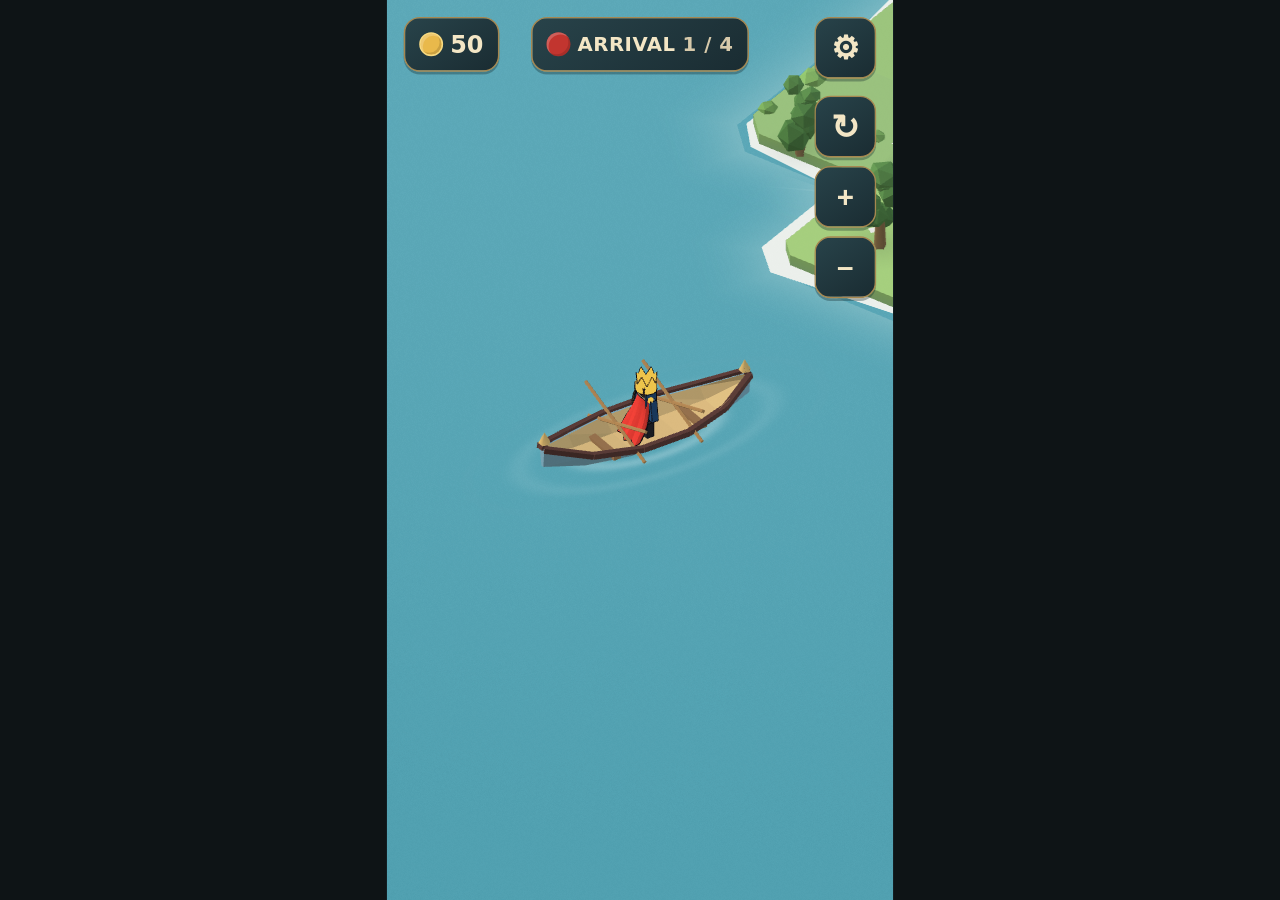
==== commit b380c356: "updates" ====
--- a/index.html
+++ b/index.html
@@ -244,6 +244,34 @@
     65% { opacity: 1; transform: scale(1.12) translateY(4px); }
     to { opacity: 1; transform: scale(1) translateY(0); }
   }
+  /* Level one briefly teaches that the edge badges point toward the incoming
+     shore: the first badge travels from its projected water position to the
+     screen edge instead of simply appearing there. */
+  .threat.tutorial-arrival {
+    animation: threat-arrival-from-water .9s cubic-bezier(.2,1.25,.35,1) both;
+  }
+  @keyframes threat-arrival-from-water {
+    from {
+      opacity: 0; transform: translate(var(--threat-from-x), var(--threat-from-y)) scale(.42);
+    }
+    72% {
+      opacity: 1; transform: translate(0, 0) scale(1.08);
+    }
+    to { opacity: 1; transform: translate(0, 0) scale(1); }
+  }
+  #incoming-tutorial-label {
+    display: none; position: absolute; z-index: 9; pointer-events: none;
+    padding: 5px 10px; border-radius: 999px;
+    background: rgba(18,28,33,.88); border: 2px solid rgba(242,193,78,.86);
+    color: #f6f7f3; font-size: 16px; font-weight: 900; letter-spacing: .1em;
+    transform: translate(-50%, 0); white-space: nowrap;
+    text-shadow: 0 2px 5px rgba(0,0,0,.7);
+  }
+  #incoming-tutorial-label.show { display: block; animation: incoming-label-pop .35s ease-out both; }
+  @keyframes incoming-label-pop {
+    from { opacity: 0; transform: translate(-50%, 5px) scale(.8); }
+    to { opacity: 1; transform: translate(-50%, 0) scale(1); }
+  }
   /* Fills the badge, so rotating it swings the triangle around the centre. */
   .threat-arrow { position: absolute; inset: 0; transform: rotate(0deg); }
   .threat-arrow::before {
@@ -291,6 +319,34 @@
     font-size: 21px; font-weight: 900; letter-spacing: .08em;
     box-shadow: 0 4px 12px rgba(0,0,0,.35);
     pointer-events: none;
+  }
+
+  /* One-shot tutorial lesson, top-centre under the phase badge. */
+  #tutorial-callout {
+    top: 138px; left: 0; right: 0; margin: 0 auto;
+    width: max-content; max-width: 560px; text-align: center;
+    padding: 14px 26px; border-radius: 999px;
+    background: #162228; border: 3px solid var(--gold);
+    color: #f6f7f3; font-size: 27px; font-weight: 900; letter-spacing: .06em;
+    box-shadow: 0 6px 18px rgba(8,16,19,.45);
+    pointer-events: none; z-index: 9;
+  }
+  #tutorial-callout.show { animation: callout-pop 3.6s ease both; }
+  @keyframes callout-pop {
+    0% { opacity: 0; transform: translateY(-14px) scale(.92); }
+    8% { opacity: 1; transform: translateY(0) scale(1); }
+    80% { opacity: 1; }
+    100% { opacity: 0; transform: translateY(-10px); }
+  }
+
+  /* While the level-one defense tutorial is active, the archer button pulses
+     gold to point at the recommended first purchase. */
+  .tower-button.tutorial-pulse {
+    animation: btn-tutorial-pulse 1.1s ease-in-out infinite;
+  }
+  @keyframes btn-tutorial-pulse {
+    0%, 100% { box-shadow: 0 0 0 0 rgba(242,193,78,.0); }
+    50% { box-shadow: 0 0 0 9px rgba(242,193,78,.55); }
   }
 
   #tower-radial { left: 0; top: 0; display: none; }
@@ -471,8 +527,8 @@
   #fatal { position: absolute; inset: 0; z-index: 30; display: none; place-items: center;
     background: #160f10; color: #ffb4ac; padding: 40px;
     font: 13px/1.6 ui-monospace, Menlo, Consolas, monospace; white-space: pre-wrap; }
-</style>
-<link rel="stylesheet" href="./src/ui/theme.css">
+</style>
+<link rel="stylesheet" href="./src/ui/theme.css">
 </head>
 <body>
 
@@ -511,11 +567,18 @@
   </div>
 
   <div class="hud" id="wave-preview"></div>
+  <div class="hud" id="incoming-tutorial-label" aria-live="polite">NEXT ATTACK</div>
   <div id="wave-start-title" aria-live="polite"></div>
 
   <!-- Anchored to the structure, positioned every frame from hud.js. Scaling
-       happens on this element, so the seats scale with it as one piece. -->
+       happens on this element, so the seats scale with it as one piece.
+       Reused as the level-one tutorial hint ("BUILD DEFENSE") above the
+       recommended archer tile -- same bubble, same anchoring. -->
   <div class="hud" id="guide-click-here">CLICK HERE</div>
+
+  <!-- One-shot tutorial callout. Shows the house-income lesson once, after
+       the first wave clears; see hud.js. Hidden until then. -->
+  <div class="hud" id="tutorial-callout" role="status" aria-live="polite" style="display:none"></div>
 
   <div class="hud" id="tower-radial">
     <div class="radial-ring"></div>
@@ -535,13 +598,13 @@
 
   <div class="hud" id="bottom">
     <div id="build-panel">
-      <button class="tower-button" data-build="archer" aria-pressed="false">
-        <img class="build-icon" src="./src/ui/archer.svg" alt="" width="100" height="104">
+      <button class="tower-button" data-build="archer" aria-pressed="false">
+        <img class="build-icon" src="./src/ui/archer.svg" alt="" width="100" height="104">
         <div class="name">Archer Tower</div>
         <div class="cost">15 gold</div>
       </button>
-      <button class="tower-button" data-build="barricade" aria-pressed="false">
-        <img class="build-icon" src="./src/ui/barricade.svg" alt="" width="100" height="104">
+      <button class="tower-button" data-build="barricade" aria-pressed="false">
+        <img class="build-icon" src="./src/ui/barricade.svg" alt="" width="100" height="104">
         <div class="name">Barricade</div>
         <div class="cost">10 gold</div>
       </button>
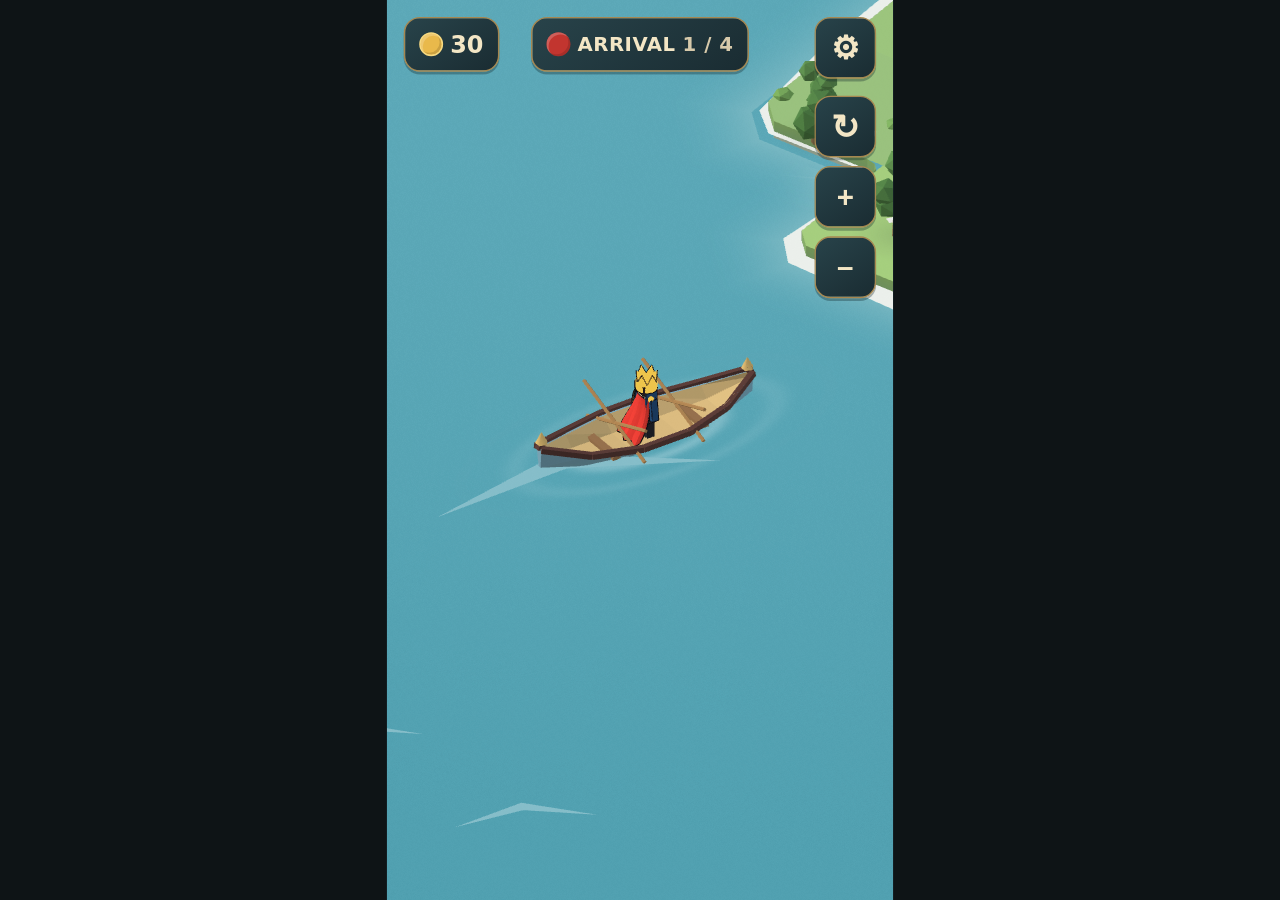
==== commit 06a58cdc: "logging build" ====
--- a/index.html
+++ b/index.html
@@ -185,7 +185,7 @@
     min-width: 150px; padding: 7px 12px; border-radius: 999px;
     background: rgba(18,28,33,.92); border: 2px solid rgba(242,193,78,.9);
     color: #f6f7f3; text-align: center; white-space: nowrap;
-    font-size: 19px; font-weight: 800; letter-spacing: .04em;
+    font-size: 21px; font-weight: 800; letter-spacing: .04em;
     text-shadow: 0 2px 6px rgba(0,0,0,.65);
   }
   @keyframes confirm-pop {
@@ -206,7 +206,7 @@
     padding: 7px 16px; border-radius: 999px; white-space: nowrap;
     background: rgba(24,10,12,.92); border: 2px solid rgba(235,96,84,.92);
     color: #ffe9e7; text-align: center;
-    font-size: 19px; font-weight: 900; letter-spacing: .06em;
+    font-size: 21px; font-weight: 900; letter-spacing: .06em;
     text-shadow: 0 2px 6px rgba(0,0,0,.7);
   }
   #place-denied.pop { animation: denied-pop 1.15s ease-out forwards; }
@@ -263,7 +263,7 @@
     display: none; position: absolute; z-index: 9; pointer-events: none;
     padding: 5px 10px; border-radius: 999px;
     background: rgba(18,28,33,.88); border: 2px solid rgba(242,193,78,.86);
-    color: #f6f7f3; font-size: 16px; font-weight: 900; letter-spacing: .1em;
+    color: #f6f7f3; font-size: 18px; font-weight: 900; letter-spacing: .1em;
     transform: translate(-50%, 0); white-space: nowrap;
     text-shadow: 0 2px 5px rgba(0,0,0,.7);
   }
@@ -316,7 +316,7 @@
     transform: translate(-50%, -100%);
     padding: 8px 16px; border-radius: 999px;
     background: #000; color: #fff; white-space: nowrap;
-    font-size: 21px; font-weight: 900; letter-spacing: .08em;
+    font-size: 23px; font-weight: 900; letter-spacing: .08em;
     box-shadow: 0 4px 12px rgba(0,0,0,.35);
     pointer-events: none;
   }
@@ -344,6 +344,11 @@
   .tower-button.tutorial-pulse {
     animation: btn-tutorial-pulse 1.1s ease-in-out infinite;
   }
+  /* The same pulse on READY, which is where the wave-one tutorial sends the
+     player once there is no gold left for another tower. */
+  #btn-ready.tutorial-pulse {
+    animation: btn-tutorial-pulse 1.1s ease-in-out infinite;
+  }
   @keyframes btn-tutorial-pulse {
     0%, 100% { box-shadow: 0 0 0 0 rgba(242,193,78,.0); }
     50% { box-shadow: 0 0 0 9px rgba(242,193,78,.55); }
@@ -400,7 +405,7 @@
     font-size: 30.5px; font-weight: 900; letter-spacing: .08em; color: var(--gold);
     text-shadow: 3px 3px 0 #000, -2px -2px 0 #000, 2px -2px 0 #000, -2px 2px 0 #000;
   }
-  #castle-prompt .sub { font-size: 22px; font-weight: 800; color: #000; }
+  #castle-prompt .sub { font-size: 24px; font-weight: 800; color: #000; }
 
   /* Siting the castle is ARMED, never automatic (TDD 4). Until this is pressed
      a tap means what it means everywhere else -- move the king -- so the very
--- a/src/ui/theme.css
+++ b/src/ui/theme.css
@@ -47,6 +47,32 @@
 }
 .tower-button.poor { opacity: .65; }
 .tower-button.poor .cost { color: #e9a89a; }
+/* A refused purchase: the card shakes its head and flushes red.
+
+   The tint is an inset box-shadow, not a background. The card's background is a
+   gradient and a keyframe cannot cross-fade one cleanly, so a flat inset spread
+   lies over it instead -- which also keeps both edges hard, the same no-blur
+   rule the rest of this sheet follows.
+
+   .poor dims an unaffordable card to 65%, which would mute the flash, so the
+   animation holds it at full opacity for the moment it is speaking. There is no
+   fill mode and hud.js drops the class on animationend, so the card falls back
+   to whatever .poor says rather than wearing the last keyframe.
+
+   The prefers-reduced-motion rule at the foot of this file switches this off
+   with every other animation; there, the denied sound carries the refusal. */
+.tower-button.refused {
+  animation: btn-refuse .42s cubic-bezier(.36,.07,.19,.97);
+}
+@keyframes btn-refuse {
+  0%   { transform: translateX(0);    opacity: 1; border-color: #536568; box-shadow: inset 0 0 0 200px rgba(194,53,47,0); }
+  14%  { transform: translateX(-7px); opacity: 1; border-color: #e9756a; box-shadow: inset 0 0 0 200px rgba(194,53,47,.34); }
+  30%  { transform: translateX(6px);  opacity: 1; border-color: #f08a7e; box-shadow: inset 0 0 0 200px rgba(194,53,47,.42); }
+  46%  { transform: translateX(-5px); opacity: 1; border-color: #e9756a; box-shadow: inset 0 0 0 200px rgba(194,53,47,.34); }
+  62%  { transform: translateX(3px);  opacity: 1; border-color: #d05e54; box-shadow: inset 0 0 0 200px rgba(194,53,47,.20); }
+  80%  { transform: translateX(-2px); opacity: 1; border-color: #536568; box-shadow: inset 0 0 0 200px rgba(194,53,47,.07); }
+  100% { transform: translateX(0);    opacity: 1; border-color: #536568; box-shadow: inset 0 0 0 200px rgba(194,53,47,0); }
+}
 .tower-button .build-icon { width: 100px; height: 96px; flex: none; }
 .tower-button .name { color: var(--paper); font-size: 23px; font-weight: 750; letter-spacing: 0; }
 .tower-button .cost { color: #e3c685; font-size: 22px; font-weight: 650; }
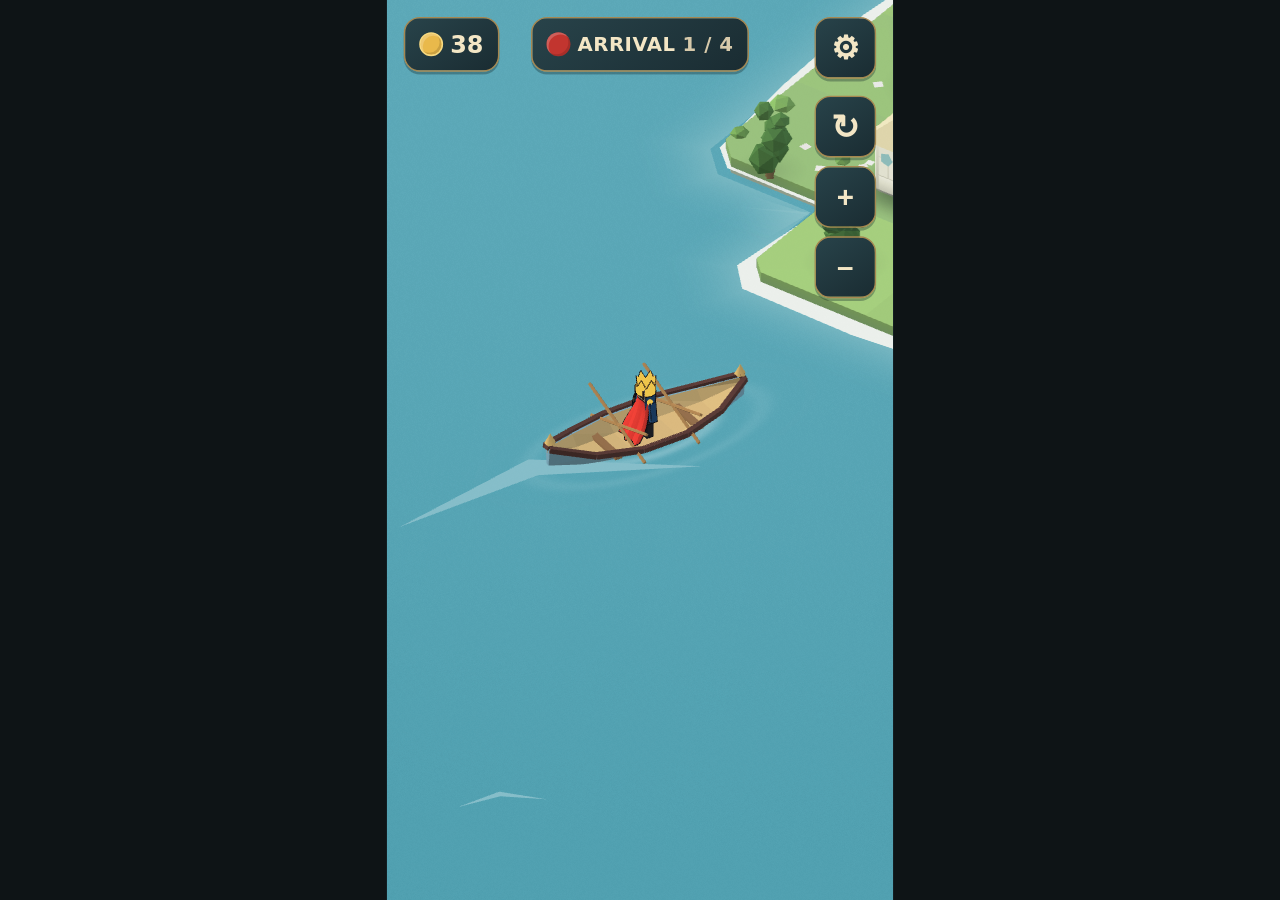
==== commit 39230c2a: "ramping costs" ====
--- a/index.html
+++ b/index.html
@@ -611,7 +611,7 @@
       <button class="tower-button" data-build="barricade" aria-pressed="false">
         <img class="build-icon" src="./src/ui/barricade.svg" alt="" width="100" height="104">
         <div class="name">Barricade</div>
-        <div class="cost">10 gold</div>
+        <div class="cost">5 gold</div>
       </button>
       <button id="btn-ready">READY</button>
     </div>
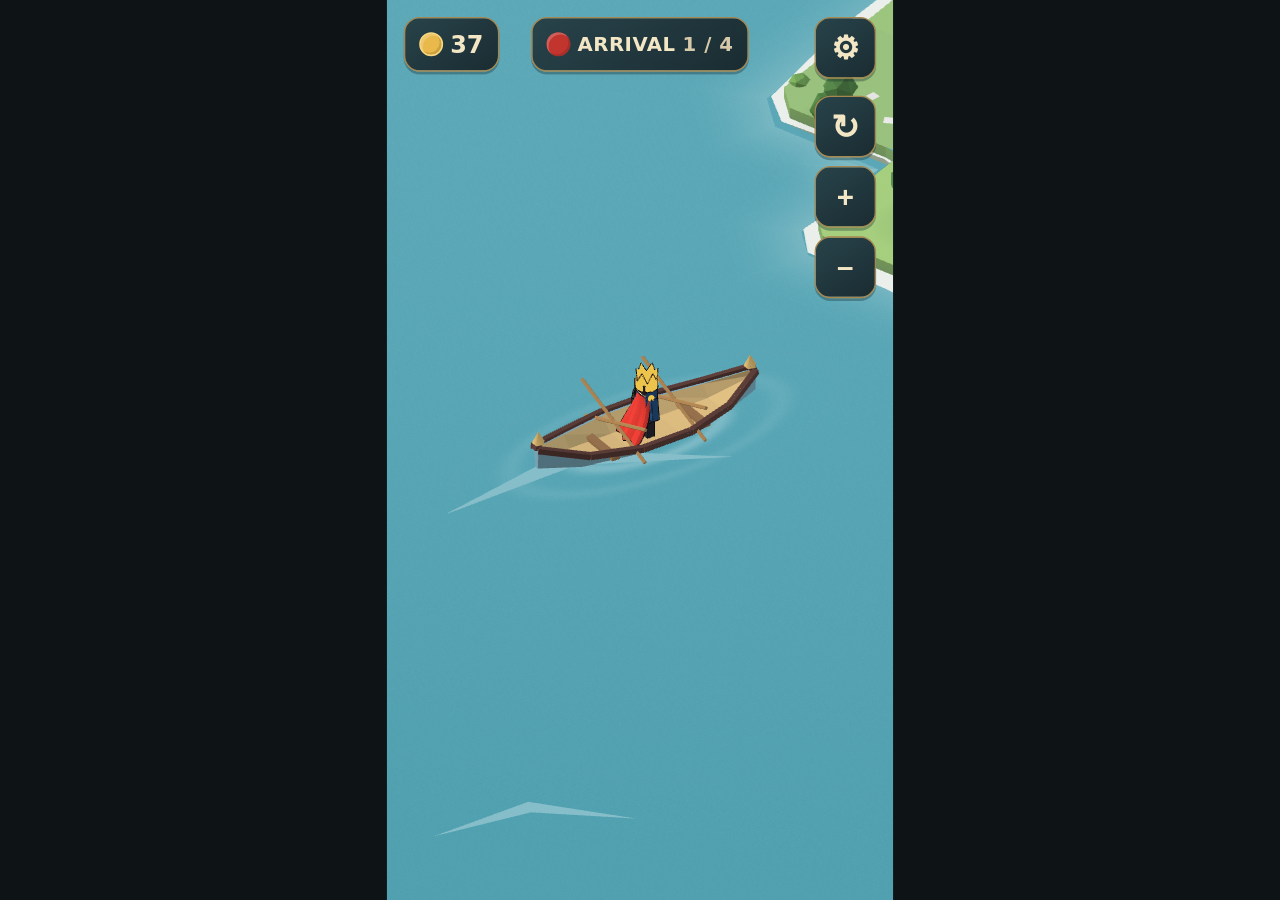
==== commit ea085374: "minor tweaks, build.js" ====
--- a/index.html
+++ b/index.html
@@ -3,7 +3,7 @@
 <head>
 <meta charset="utf-8">
 <meta name="viewport" content="width=device-width, initial-scale=1, viewport-fit=cover, user-scalable=no">
-<title>Hero TD -- P5</title>
+<title>King's Landing</title>
 
 <!-- Vendored, not from a CDN. A game loop should not have a network dependency,
      and this pins the exact three.js the art was authored against (r128). -->
